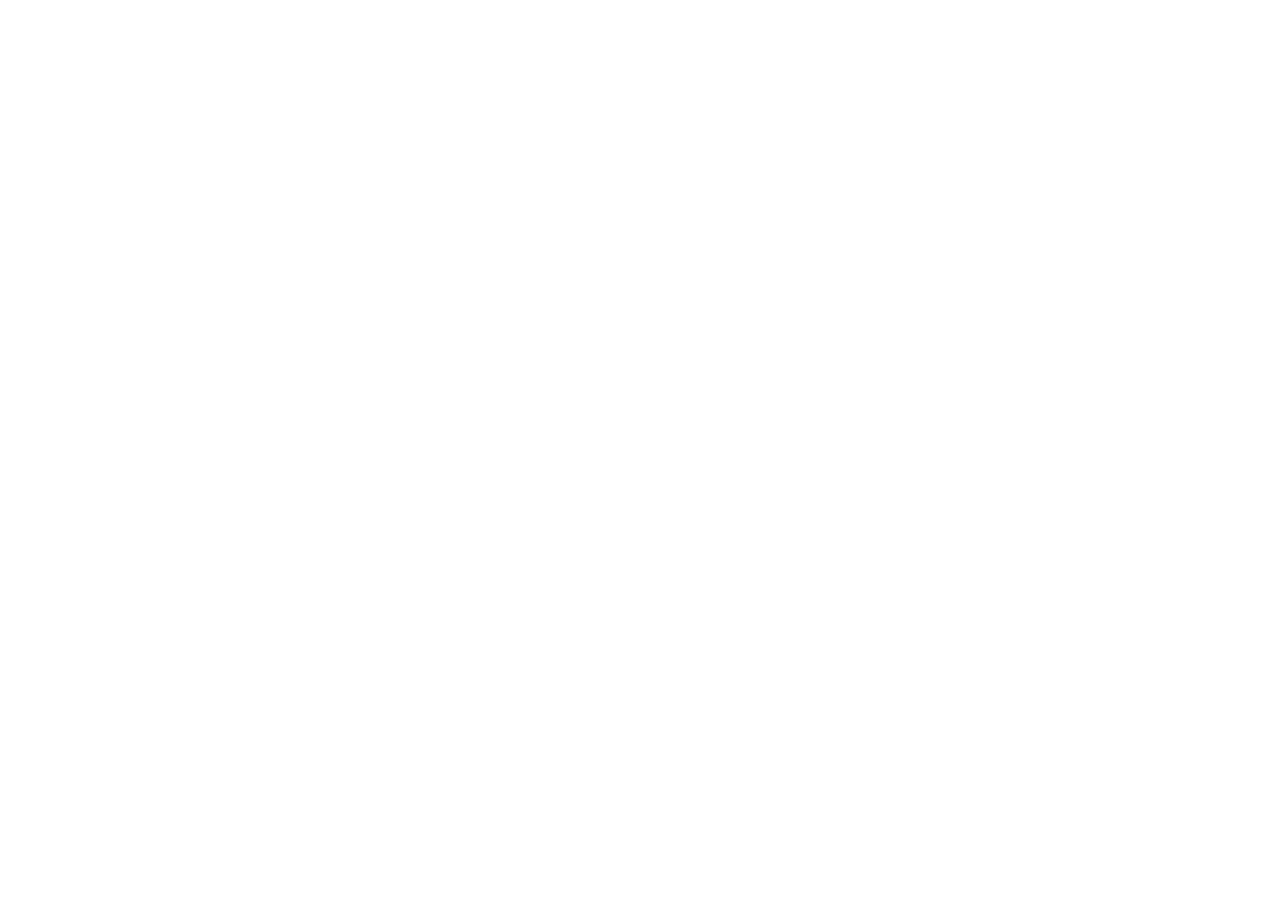
==== index.html @ d65b05da "first commit" ====
<!DOCTYPE html>
<html lang="en">

<head>
    <meta charset="UTF-8">
    <meta http-equiv="X-UA-Compatible" content="IE=edge">
    <meta name="viewport" content="width=device-width, initial-scale=1.0">
    <title>The Devil Wears Prada</title>
    <link rel="stylesheet" href="assets/styles/index.css">
</head>

<body>




    <script src="index.js"></script>
</body>

</html>
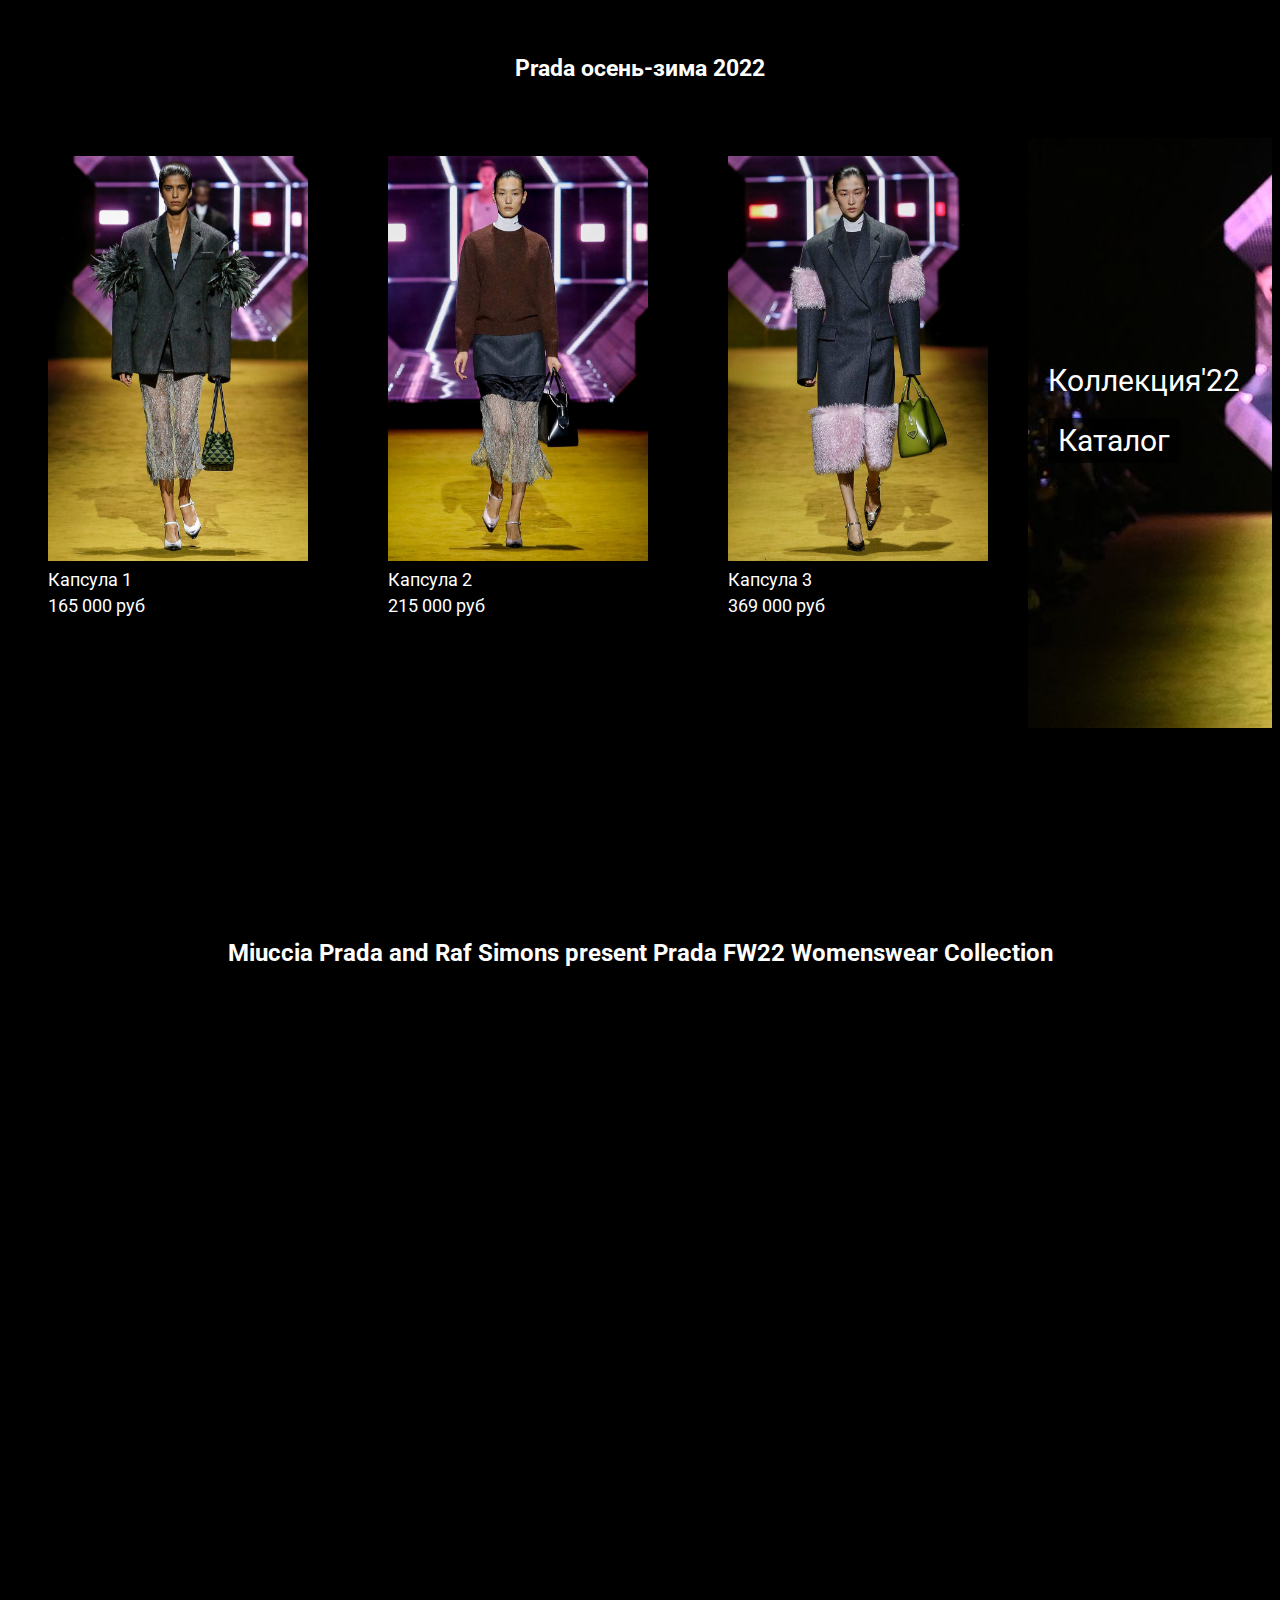
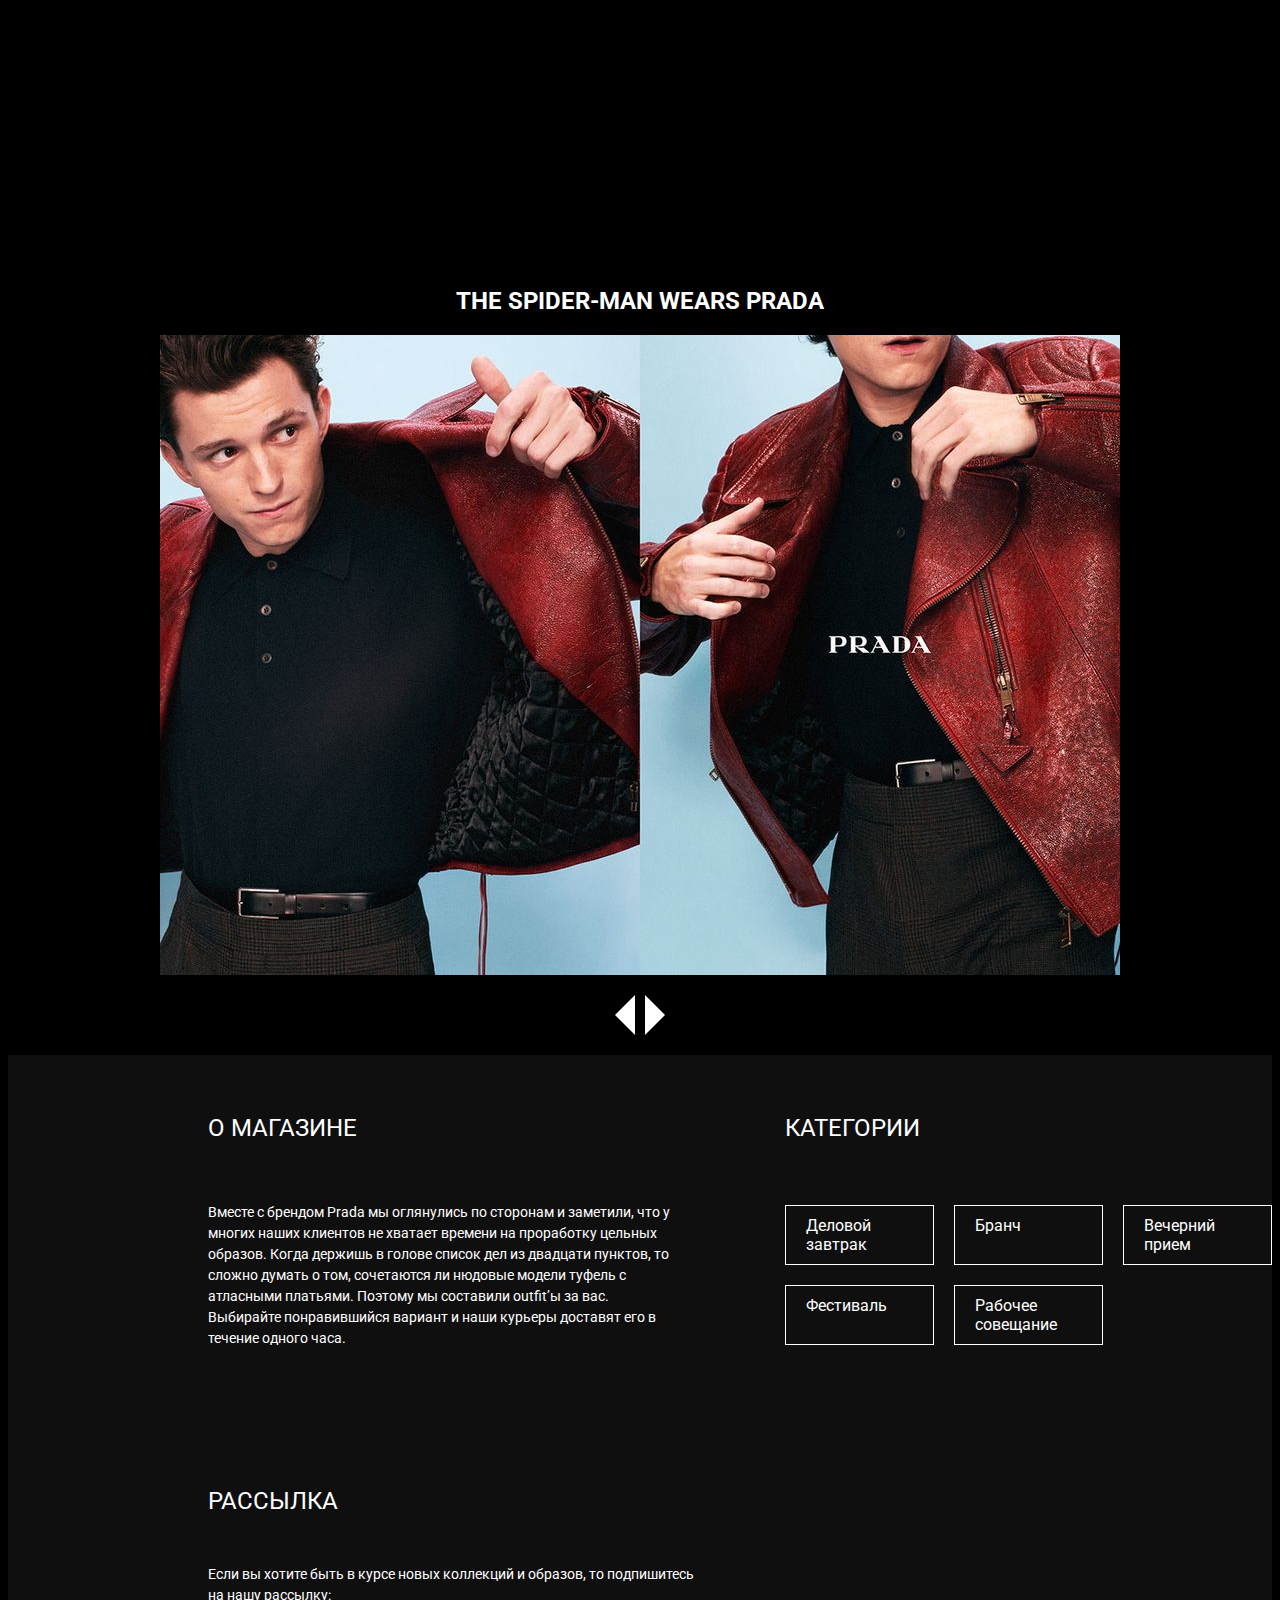
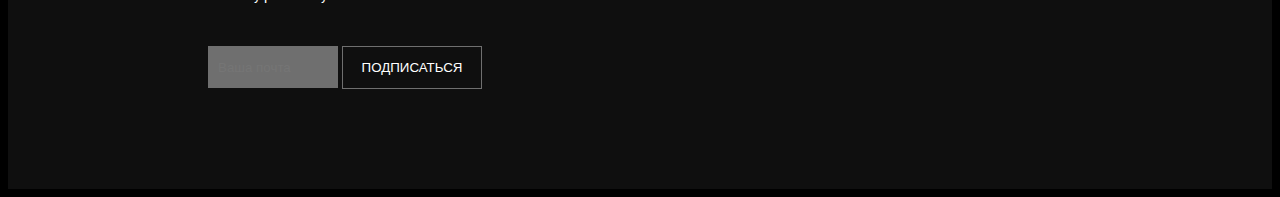
==== commit 474c55fd: "commit" ====
--- a/index.html
+++ b/index.html
@@ -6,13 +6,96 @@
     <meta http-equiv="X-UA-Compatible" content="IE=edge">
     <meta name="viewport" content="width=device-width, initial-scale=1.0">
     <title>The Devil Wears Prada</title>
+    <link rel="preconnect" href="https://fonts.googleapis.com">
+    <link rel="preconnect" href="https://fonts.gstatic.com" crossorigin>
+    <link href="https://fonts.googleapis.com/css2?family=Roboto&display=swap" rel="stylesheet">
     <link rel="stylesheet" href="assets/styles/index.css">
 </head>
 
 <body>
-
-
-
+    <main>
+        <div class="container_inner">
+            <h2 class="seasoncapsules">Prada осень-зима 2022</h2>
+            <div class="photoContainer">
+                <figure>
+                    <a href=""><img src="assets/images/1.jpg" alt="model"></a>
+                    <figcaption>Капсула 1<br>165 000 руб</figcaption>
+                </figure>
+                <figure>
+                    <a href=""><img src="assets/images/2.jpg" alt="model"></a>
+                    <figcaption>Капсула 2<br>215 000 руб</figcaption>
+                </figure>
+                <figure>
+                    <a href=""><img src="assets/images/3.jpg" alt="model"></a>
+                    <figcaption>Капсула 3<br>369 000 руб</figcaption>
+                </figure>
+                <div class="fullCollection">
+                    <p class="coll">Коллекция'22</p>
+                    <p class="catalog">Каталог</p>
+                </div>
+            </div>
+        </div>
+        <div class="videoSection">
+            <h2 class="videoSection__text">Miuccia Prada and Raf Simons present Prada FW22 Womenswear Collection</h2>
+            <div class="videoSection__YouTube">
+                <iframe width="100%" src="https://www.youtube.com/embed/ksvXnpnmYOc?autoplay=1&mute=1"
+                    title="YouTube video player" frameborder="0"
+                    allow="accelerometer; autoplay; clipboard-write; encrypted-media; gyroscope; picture-in-picture"
+                    allowfullscreen>
+                </iframe>
+            </div>
+        </div>
+        <div class="gallerySection">
+            <h2>THE SPIDER-MAN WEARS PRADA</h2>
+            <div class="gallerySection__photos">
+                <img src="assets/images/tom-holland-prada-ss22-campaign-03.jpg" alt="picture">
+                <img src="assets/images/tom-holland-prada-ss22-campaign-02.jpg" alt="picture">
+                <img src="assets/images/tom-holland-prada-ss22-campaign-01.jpg" alt="picture">
+                <img src="assets/images/tumblr.gif" alt="picture">
+            </div>
+            <div class="buttons">
+                <div class="prev"></div>
+                <div class="next"></div>
+            </div>
+        </div>
+    </main>
+    <footer class="footer">
+        <div class="block1 item">
+            <div class="title">
+                О магазине
+            </div>
+            <div class="text">
+                Вместе с брендом Prada мы оглянулись по сторонам и заметили, что у многих наших клиентов не хватает
+                времени на проработку цельных образов. Когда держишь в голове список дел из двадцати пунктов, то
+                сложно думать о том, сочетаются ли нюдовые модели туфель с атласными платьями. Поэтому мы составили
+                outfit’ы за вас.<br />Выбирайте понравившийся вариант и наши курьеры доставят его в течение одного
+                часа.
+            </div>
+        </div>
+        <div class="item">
+            <div class="title">
+                Категории
+            </div>
+            <div class="blockcategory">
+                <a class="category" href="">Деловой завтрак</a>
+                <a class="category" href="">Бранч</a>
+                <a class="category" href="">Вечерний прием</a>
+                <a class="category" href="">Фестиваль</a>
+                <a class="category" href="">Рабочее совещание</a>
+            </div>
+        </div>
+        <div class="item">
+            <div class="title">
+                Рассылка
+            </div>
+            <div>
+                <label class="text" id="email-label" name="email">Если вы хотите быть в курсе новых коллекций и
+                    образов, то подпишитесь на нашу рассылку:</label> <br />
+                <input type="email" id="email" name="email" placeholder="Ваша почта" required />
+                <button type="submit" id="submit">Подписаться</button>
+            </div>
+        </div>
+    </footer>
 
     <script src="index.js"></script>
 </body>
--- a/assets/styles/index.css
+++ b/assets/styles/index.css
@@ -0,0 +1,217 @@
+body {
+    font-family: 'Roboto', sans-serif;
+    background-color: black;
+    color: white;
+}
+
+.container_inner {
+    height: 900px;
+}
+
+.seasoncapsules {
+    width: auto;
+    height: 100px;
+    display: flex;
+    justify-content: center;
+    align-items: center;
+    font-size: 23px;
+    line-height: 39.2px;
+}
+
+.photoContainer {
+    display: flex;
+    font-size: 18px;
+    line-height: 25.2px;
+}
+
+figure a img {
+    width: 260px;
+    height: 405px;
+    transition: 1s;
+}
+
+figure a img:hover {
+    transform: scale(1.2);
+}
+
+.fullCollection {
+    position: relative;
+    cursor: pointer;
+    width: 750px;
+    height: 590px;
+    background-image: url(../images/prada.jfif);
+    background-repeat: no-repeat;
+}
+
+
+.coll {
+    position: absolute;
+    color: #fff;
+    font-size: 30px;
+    top: 200px;
+    left: 20px;
+}
+
+.catalog {
+    position: absolute;
+    color: #fff;
+    top: 250px;
+    left: 20px;
+    font-size: 30px;
+    background: rgba(0, 0, 0, 0.7);
+    padding: 10px;
+}
+
+
+.videoSection {
+    margin-bottom: 50px;
+}
+
+.videoSection__YouTube iframe {
+    display: flex;
+    justify-content: center;
+    align-items: center;
+    width: 100%;
+    height: 850px;
+}
+
+.videoSection__text {
+    text-align: center;
+}
+
+.gallerySection {
+    width: 960px;
+    margin: 20px auto;
+    text-align: center;
+}
+
+.gallerySection__photos img {
+    width: 100%;
+    height: 640px;
+    display: none;
+}
+
+.gallerySection__photos img:first-child {
+    display: block;
+}
+
+.buttons {
+    margin-top: 20px;
+    position: relative;
+    display: flex;
+    flex-direction: row;
+    justify-content: center;
+    align-items: center;
+}
+
+.prev {
+    width: 0;
+    height: 0;
+    border-top: 20px solid transparent;
+    border-bottom: 20px solid transparent;
+    border-right: 20px solid white;
+    margin-right: 10px;
+}
+
+.next {
+    width: 0;
+    height: 0;
+    border-top: 20px solid transparent;
+    border-bottom: 20px solid transparent;
+    border-left: 20px solid white;
+}
+
+.footer {
+    display: grid;
+    grid-template-columns: repeat(auto-fill,
+            minmax(350px, 1fr));
+    justify-items: center;
+    gap: 90px;
+    background-color: #0F0F0F;
+    color: #FFFFFF;
+    padding-left: 200px;
+    padding-bottom: 100px;
+}
+
+.item {
+    display: grid;
+    grid-template-rows: 1fr 1fr;
+    justify-items: start;
+    align-items: center;
+}
+
+.title {
+    font-size: 24px;
+    line-height: 28px;
+    text-transform: uppercase;
+}
+
+.text {
+    font-size: 14px;
+    line-height: 21px;
+}
+
+.blockcategory {
+    display: grid;
+    grid-template-columns: 1fr 1fr 1fr;
+    gap: 20px;
+}
+
+.category {
+    padding: 10px 20px 10px 20px;
+    text-decoration: none;
+    color: #FFFFFF;
+    border: 1px solid #FFFFFF;
+}
+
+#email-label {
+    display: inline-block;
+    margin-bottom: 40px;
+}
+
+#email {
+    width: 120px;
+    height: 32px;
+    padding: 5px 0px 5px 10px;
+    border: 0px;
+    color: #FFFFFF;
+    background-color: rgba(255, 255, 255, 0.4);
+}
+
+#submit {
+    width: 140px;
+    height: 43px;
+    padding: 5px 10px;
+    text-transform: uppercase;
+    border: 1px solid rgba(255, 255, 255, 0.4);
+    color: #FFFFFF;
+    background-color: #0F0F0F;
+}
+
+/* @media screen and (min-width: 768px) and (max-width: 1199px) {
+    .footer {
+        grid-template-columns: 1fr 1fr;
+    }
+
+    .block1 {
+        display: none;
+    }
+
+    .item {
+        margin: 10vh 5vw 10vh 5vw;
+    }
+
+    .title {
+        margin-bottom: 10px;
+    }
+
+    #email {
+        padding: 5px 10px 5px 10px;
+    }
+}
+
+@media screen and (max-width: 767px) {
+    .footer {
+        display: none;
+    }
+} */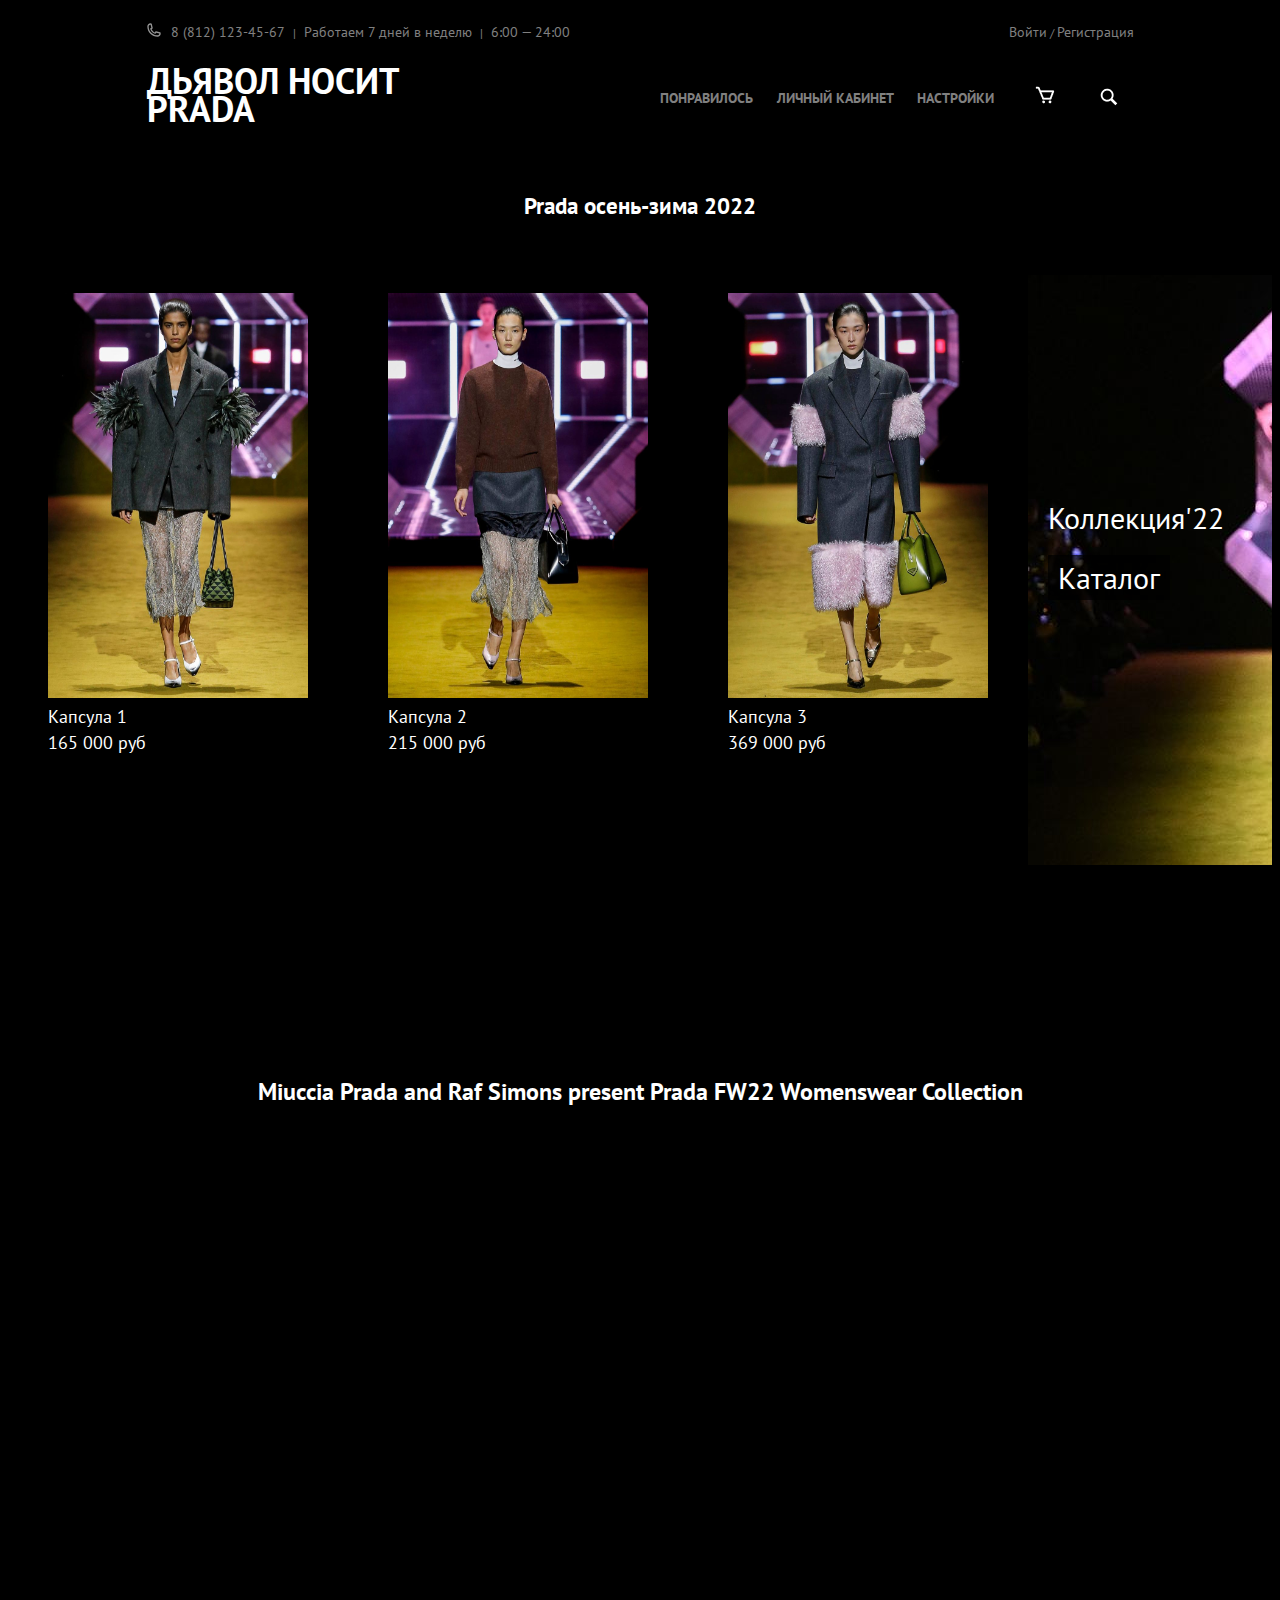
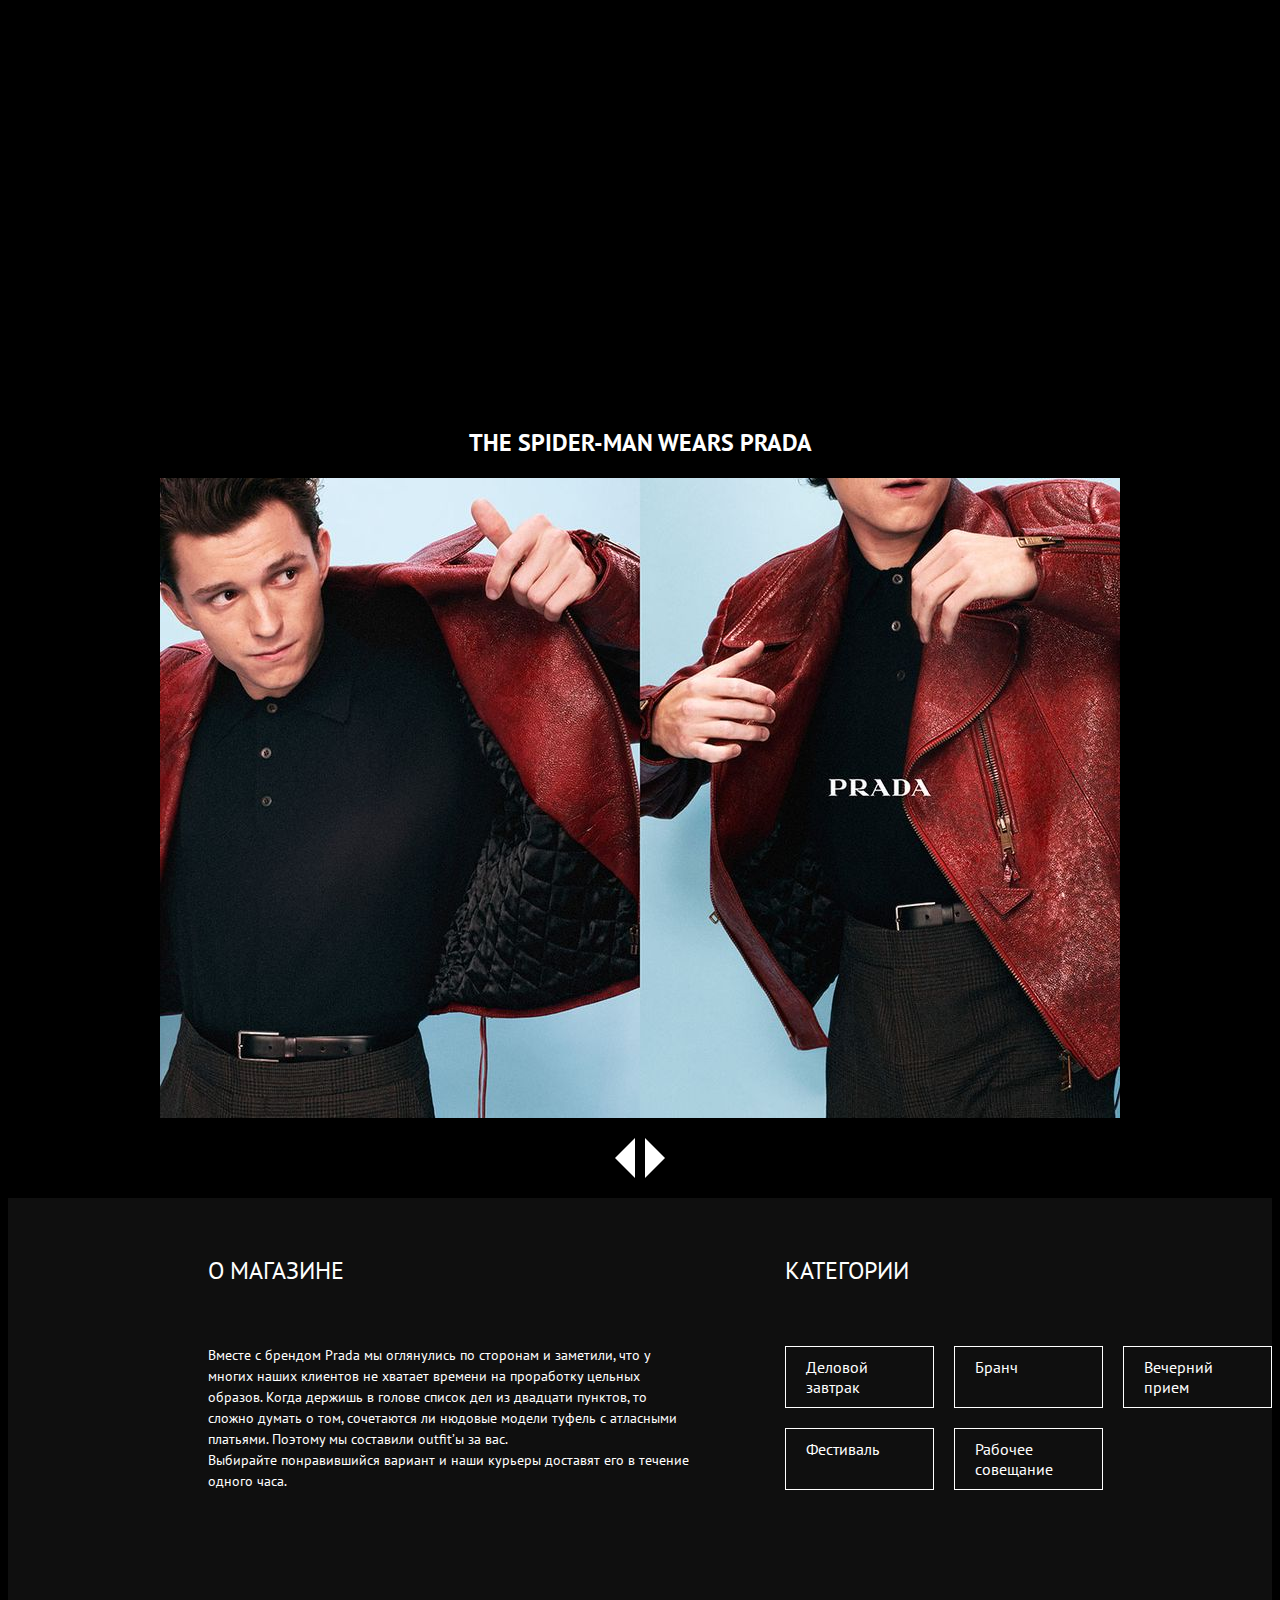
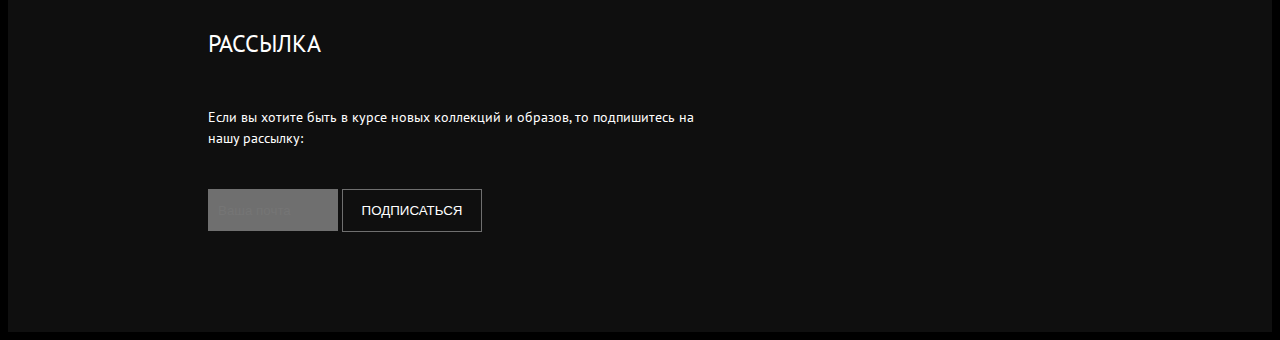
==== commit 25375aac: "Merge branch 'main' of https://github.com/8Alex/it-ommunityGarden_team" ====
--- a/index.html
+++ b/index.html
@@ -6,13 +6,49 @@
     <meta http-equiv="X-UA-Compatible" content="IE=edge">
     <meta name="viewport" content="width=device-width, initial-scale=1.0">
     <title>The Devil Wears Prada</title>
-    <link rel="preconnect" href="https://fonts.googleapis.com">
-    <link rel="preconnect" href="https://fonts.gstatic.com" crossorigin>
-    <link href="https://fonts.googleapis.com/css2?family=Roboto&display=swap" rel="stylesheet">
     <link rel="stylesheet" href="assets/styles/index.css">
 </head>
 
 <body>
+
+    <header>
+        <div class="head_content_container_top">
+            <div class="contacts">
+                <span class="call">
+                    <a href="index.html"><img class="call" src="./assets/images/call.svg" alt="call" /></a>
+                </span>
+                <span class="text">8 (812) 123-45-67</span>
+                <span>|</span>
+                <span class="text">Работаем 7 дней в неделю</span>
+                <span>|</span>
+                <span class="text">6:00 — 24:00</span>
+            </div>
+            <div class="auth">
+                <span class="signin">
+                    <span class="text">Войти</span>
+                    <span>/</span>
+                    <span class="text">Регистрация</span>
+                </span>
+            </div>
+        </div>
+
+        <div class="head_content_container">
+            <div class="title">
+                <span>Дьявол носит Prada</span>
+            </div>
+            <div class="options">
+                <a href="#" class="text">ПОНРАВИЛОСЬ</a>
+                <a href="#" class="text">ЛИЧНЫЙ КАБИНЕТ</a>
+                <a href="#" class="text">НАСТРОЙКИ</a>
+            </div>
+
+            <div class="icons">
+                <a href="index.html"><img class="icons1" src="./assets/images/bx_bx-cart.png" alt="cart" /></a>
+                <a href="index.html"><img class="icons2" src="./assets/images/Vector3.png" alt="icon" /></a>
+            </div>
+        </div>
+    </header>
+
     <main>
         <div class="container_inner">
             <h2 class="seasoncapsules">Prada осень-зима 2022</h2>
@@ -36,7 +72,8 @@
             </div>
         </div>
         <div class="videoSection">
-            <h2 class="videoSection__text">Miuccia Prada and Raf Simons present Prada FW22 Womenswear Collection</h2>
+            <h2 class="videoSection__text">Miuccia Prada and Raf Simons present Prada FW22 Womenswear Collection
+            </h2>
             <div class="videoSection__YouTube">
                 <iframe width="100%" src="https://www.youtube.com/embed/ksvXnpnmYOc?autoplay=1&mute=1"
                     title="YouTube video player" frameborder="0"
--- a/assets/styles/index.css
+++ b/assets/styles/index.css
@@ -1,5 +1,92 @@
+@font-face {
+    font-family: 'PTSans';
+    src: url('../fonts/PT_Sans/PTSans-Regular.ttf') format('truetype');
+    font-style: normal;
+    font-weight: normal;
+}
+
+@font-face {
+    font-family: 'PTSans';
+    src: url('../fonts/PT_Sans/PTSans-Bold.ttf') format('truetype');
+    font-style: normal;
+    font-weight: bold;
+}
+
+.head_content_container_top {
+    font-family: 'PTSans';
+    font-size: 12px;
+    max-width: 987px;
+    color: gray;
+    display: grid;
+    grid-template-columns: 1fr 1fr;
+    margin: 0 auto;
+    padding: 14px 0;
+}
+
+.head_content_container_top .contacts {
+    color: gray;
+}
+
+.head_content_container_top .contacts .text {
+    color: gray;
+    padding-left: 5px;
+    padding-right: 5px;
+}
+
+.head_content_container_top .contacts .call {
+    padding-right: 1px;
+}
+
+.head_content_container_top .auth {
+    text-align: right;
+}
+
+.head_content_container {
+    font-family: 'PTSans';
+    max-width: 987px;
+    margin: 0 auto;
+    height: 80px;
+    display: grid;
+    grid-template-columns: 310px auto 100px;
+
+}
+
+.head_content_container .title {
+    font-weight: bold;
+    font-size: 36px;
+    color: #ffffff;
+    padding: 10px 0;
+}
+
+.head_content_container .options {
+    color: gray;
+    font-weight: bold;
+    font-size: 14px;
+    padding: 31px 40px 31px 0;
+    text-align: right;
+}
+
+.head_content_container .options a {
+    color: gray;
+    text-decoration: none;
+}
+
+.head_content_container .options .text {
+    padding-top: 20px;
+    padding-left: 20px;
+}
+
+.head_content_container .icons {
+    padding: 27px 0;
+    padding-left: 0px;
+}
+
+.head_content_container .icons .icons2 {
+    padding-left: 40px;
+}
+
 body {
-    font-family: 'Roboto', sans-serif;
+    font-family: 'PTSans';
     background-color: black;
     color: white;
 }
@@ -43,7 +130,6 @@
     background-repeat: no-repeat;
 }
 
-
 .coll {
     position: absolute;
     color: #fff;
@@ -62,7 +148,6 @@
     padding: 10px;
 }
 
-
 .videoSection {
     margin-bottom: 50px;
 }
@@ -188,7 +273,7 @@
     background-color: #0F0F0F;
 }
 
-/* @media screen and (min-width: 768px) and (max-width: 1199px) {
+@media screen and (min-width: 768px) and (max-width: 1199px) {
     .footer {
         grid-template-columns: 1fr 1fr;
     }
@@ -214,4 +299,4 @@
     .footer {
         display: none;
     }
-} */+}